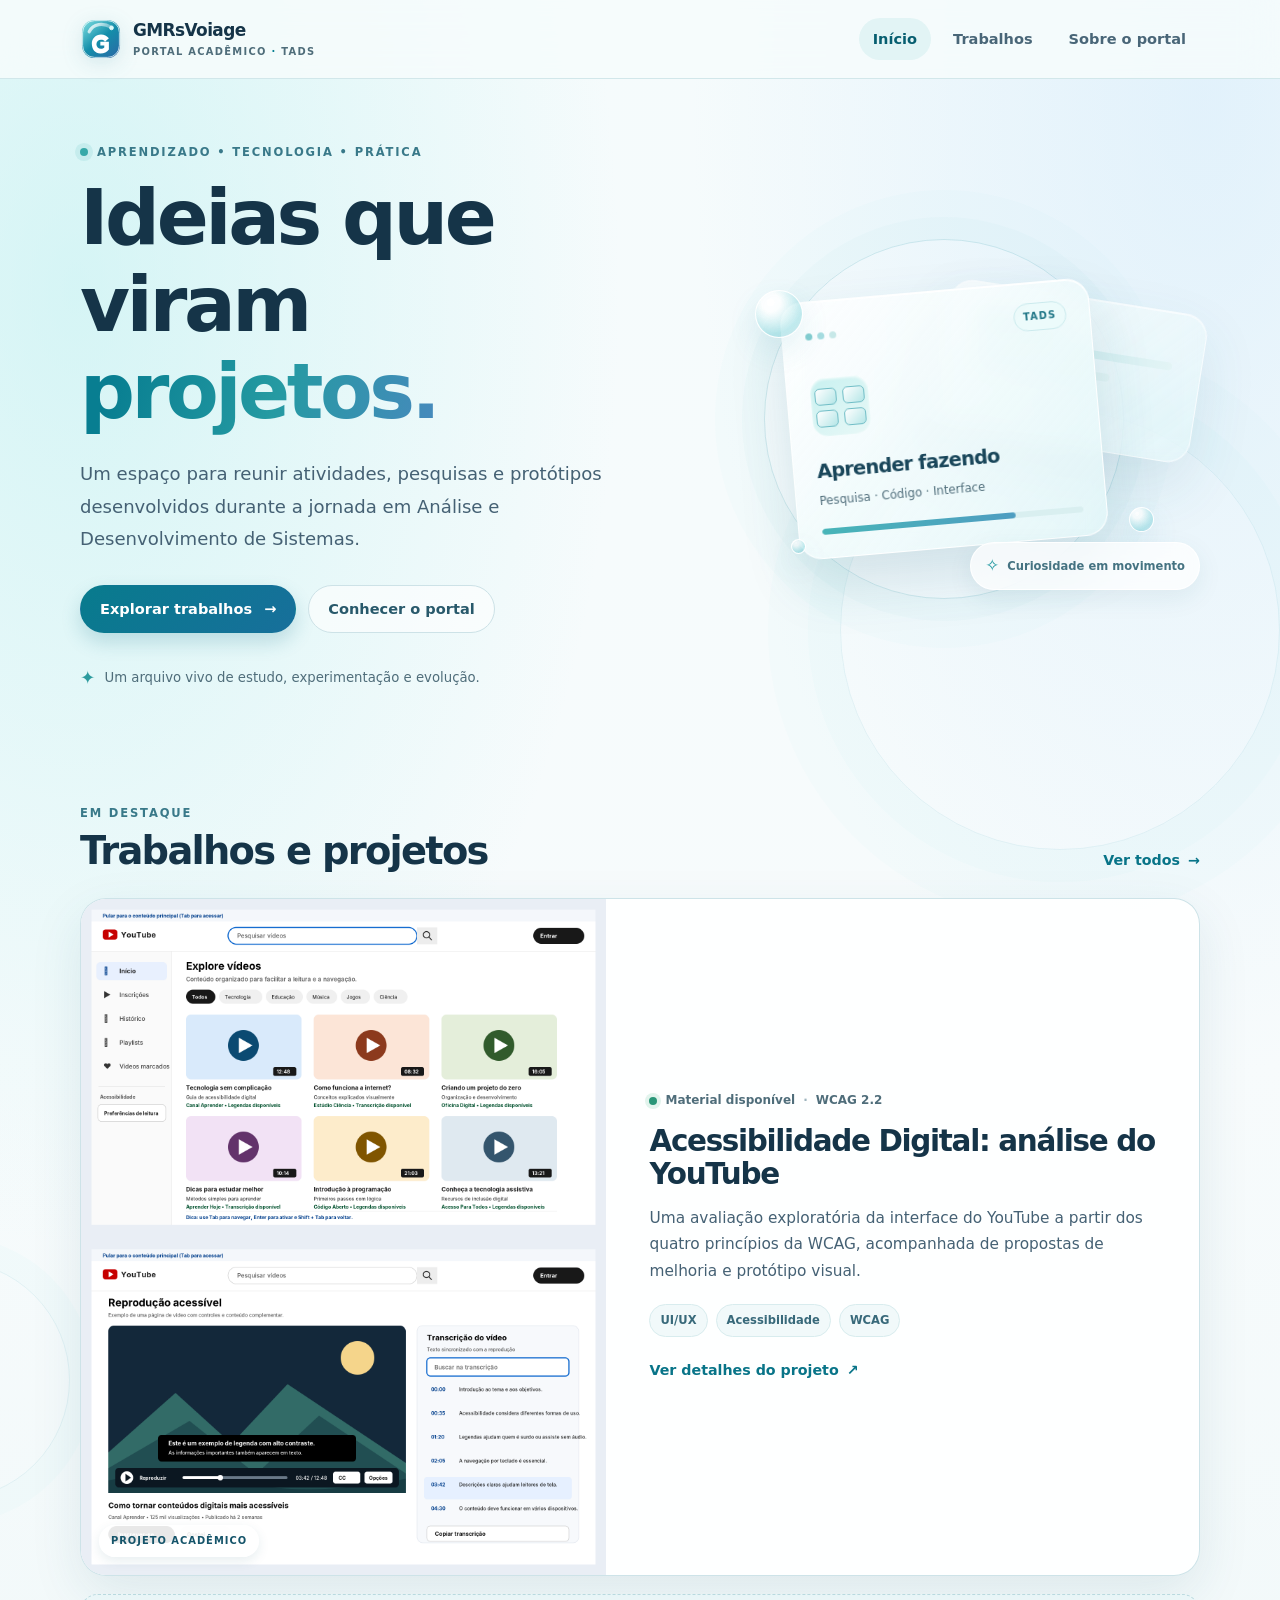
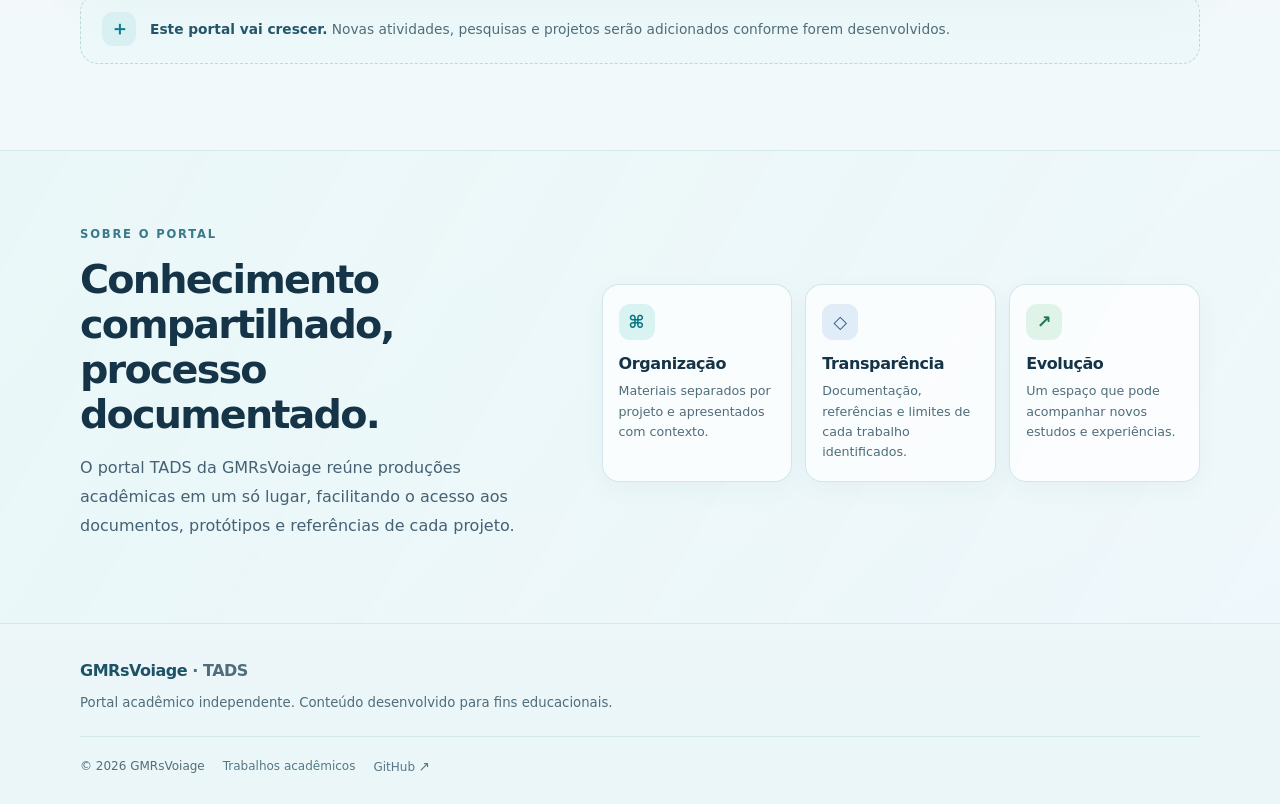
==== index.html @ 8b133e55 "site" ====
<!doctype html>
<html lang="pt-BR">
<head>
  <meta charset="utf-8">
  <meta name="viewport" content="width=device-width, initial-scale=1">
  <meta name="theme-color" content="#eaf7f8">
  <meta property="og:type" content="website">
  <meta property="og:site_name" content="GMRsVoiage · Portal Acadêmico TADS">
  <meta name="description" content="Portal acadêmico GMRsVoiage do curso de Tecnologia em Análise e Desenvolvimento de Sistemas. Trabalhos, estudos e protótipos.">
  <title>GMRsVoiage · Portal Acadêmico TADS</title>
  <link rel="icon" href="/assets/img/favicon.svg" type="image/svg+xml">
  <link rel="manifest" href="/manifest.webmanifest">
  <link rel="stylesheet" href="/assets/css/site.css">
  <script src="/assets/js/site.js" defer></script>
</head>
<body>
  <a class="skip-link" href="#conteudo">Pular para o conteúdo</a>
  <div class="ambient ambient-one" aria-hidden="true"></div>
  <div class="ambient ambient-two" aria-hidden="true"></div>

  <header class="site-header">
    <div class="container header-inner">
      <a class="brand" href="/" aria-label="GMRsVoiage TADS — página inicial">
        <img src="/assets/img/brand-mark.svg" alt="" width="42" height="42">
        <span class="brand-copy"><strong>GMRsVoiage</strong><span>PORTAL ACADÊMICO <b>·</b> TADS</span></span>
      </a>
      <button class="menu-toggle" type="button" aria-expanded="false" aria-controls="primary-nav" aria-label="Abrir menu">
        <span></span><span></span><span></span>
      </button>
      <nav class="primary-nav" id="primary-nav" aria-label="Navegação principal">
        <a href="/" aria-current="page">Início</a>
        <a href="/trabalhos/">Trabalhos</a>
        <a href="#sobre">Sobre o portal</a>
      </nav>
    </div>
  </header>

  <main id="conteudo">
    <section class="hero container" aria-labelledby="hero-title">
      <div class="hero-copy">
        <p class="eyebrow"><span class="eyebrow-dot" aria-hidden="true"></span> APRENDIZADO • TECNOLOGIA • PRÁTICA</p>
        <h1 id="hero-title">Ideias que viram <span class="text-gradient">projetos.</span></h1>
        <p class="hero-lead">Um espaço para reunir atividades, pesquisas e protótipos desenvolvidos durante a jornada em Análise e Desenvolvimento de Sistemas.</p>
        <div class="hero-actions">
          <a class="button button-primary" href="/trabalhos/">Explorar trabalhos <span aria-hidden="true">→</span></a>
          <a class="button button-quiet" href="#sobre">Conhecer o portal</a>
        </div>
        <div class="hero-note"><span class="note-icon" aria-hidden="true">✦</span> Um arquivo vivo de estudo, experimentação e evolução.</div>
      </div>
      <div class="hero-art" aria-label="Ilustração abstrata de cartões digitais e formas de vidro em tons de azul e aqua">
        <div class="art-orbit orbit-large" aria-hidden="true"></div>
        <div class="art-orbit orbit-small" aria-hidden="true"></div>
        <div class="art-glass-card glass-back" aria-hidden="true"><span class="glass-line line-short"></span><span class="glass-line"></span><span class="glass-line line-mid"></span></div>
        <div class="art-glass-card glass-front" aria-hidden="true">
          <div class="art-card-top"><span class="art-dot"></span><span class="art-dot"></span><span class="art-dot"></span><span class="art-chip">TADS</span></div>
          <div class="art-window-icon" aria-hidden="true"><span></span><span></span><span></span><span></span></div>
          <div class="art-card-title">Aprender fazendo</div>
          <div class="art-card-subtitle">Pesquisa · Código · Interface</div>
          <div class="art-progress"><span></span></div>
        </div>
        <span class="bubble bubble-a" aria-hidden="true"></span><span class="bubble bubble-b" aria-hidden="true"></span><span class="bubble bubble-c" aria-hidden="true"></span>
        <div class="art-caption"><span class="caption-spark" aria-hidden="true">✧</span><span>Curiosidade em movimento</span></div>
      </div>
    </section>

    <section class="container section-block" aria-labelledby="featured-title">
      <div class="section-heading">
        <div><p class="eyebrow">EM DESTAQUE</p><h2 id="featured-title">Trabalhos e projetos</h2></div>
        <a class="text-link" href="/trabalhos/">Ver todos <span aria-hidden="true">→</span></a>
      </div>
      <article class="project-card featured-card">
        <a class="project-image-link" href="/trabalhos/acessibilidade-youtube/" aria-label="Abrir projeto Avaliação de Acessibilidade Digital no YouTube">
          <img class="project-image" src="/assets/img/yt-project-preview.png" alt="Prévia do protótipo de interface acessível para a plataforma YouTube">
          <span class="image-label">PROJETO ACADÊMICO</span>
        </a>
        <div class="project-content">
          <div class="project-meta"><span class="status-dot" aria-hidden="true"></span> Material disponível <span class="meta-separator">·</span> WCAG 2.2</div>
          <h3><a href="/trabalhos/acessibilidade-youtube/">Acessibilidade Digital: análise do YouTube</a></h3>
          <p>Uma avaliação exploratória da interface do YouTube a partir dos quatro princípios da WCAG, acompanhada de propostas de melhoria e protótipo visual.</p>
          <div class="tag-list" aria-label="Temas do projeto"><span>UI/UX</span><span>Acessibilidade</span><span>WCAG</span></div>
          <a class="card-link" href="/trabalhos/acessibilidade-youtube/">Ver detalhes do projeto <span aria-hidden="true">↗</span></a>
        </div>
      </article>
      <div class="future-strip"><span class="future-icon" aria-hidden="true">＋</span><p><strong>Este portal vai crescer.</strong> Novas atividades, pesquisas e projetos serão adicionados conforme forem desenvolvidos.</p></div>
    </section>

    <section class="about-section" id="sobre" aria-labelledby="about-title">
      <div class="container about-grid">
        <div>
          <p class="eyebrow">SOBRE O PORTAL</p>
          <h2 id="about-title">Conhecimento compartilhado, processo documentado.</h2>
          <p class="about-lead">O portal TADS da GMRsVoiage reúne produções acadêmicas em um só lugar, facilitando o acesso aos documentos, protótipos e referências de cada projeto.</p>
        </div>
        <div class="principle-grid">
          <article class="principle-card"><span class="principle-icon icon-aqua" aria-hidden="true">⌘</span><h3>Organização</h3><p>Materiais separados por projeto e apresentados com contexto.</p></article>
          <article class="principle-card"><span class="principle-icon icon-blue" aria-hidden="true">◇</span><h3>Transparência</h3><p>Documentação, referências e limites de cada trabalho identificados.</p></article>
          <article class="principle-card"><span class="principle-icon icon-green" aria-hidden="true">↗</span><h3>Evolução</h3><p>Um espaço que pode acompanhar novos estudos e experiências.</p></article>
        </div>
      </div>
    </section>
  </main>

  <footer class="site-footer">
    <div class="container footer-inner">
      <a class="footer-brand" href="/">GMRsVoiage <span>· TADS</span></a>
      <p>Portal acadêmico independente. Conteúdo desenvolvido para fins educacionais.</p>
      <div class="footer-bottom"><span>© <span data-current-year>2026</span> GMRsVoiage</span><a href="/trabalhos/">Trabalhos acadêmicos</a><a href="https://github.com/gmrsvoiage" target="_blank" rel="noopener noreferrer">GitHub <span class="external-indicator" aria-hidden="true">↗</span></a></div>
    </div>
  </footer>
</body>
</html>
---- assets/css/site.css ----
:root {
  color-scheme: light;
  --ink: #153448;
  --ink-soft: #456174;
  --muted: #4f6d7a;
  --surface: rgba(255, 255, 255, .84);
  --surface-solid: #ffffff;
  --surface-soft: #f2fafb;
  --line: #d8e9ed;
  --aqua: #087f91;
  --aqua-dark: #075e70;
  --aqua-light: #d9f4f4;
  --blue: #2468a4;
  --green: #25836b;
  --shadow: 0 18px 52px rgba(31, 87, 105, .10);
  --shadow-soft: 0 8px 26px rgba(31, 87, 105, .08);
  --radius-lg: 26px;
  --radius-md: 18px;
  --radius-sm: 12px;
  --content: 1120px;
}

* { box-sizing: border-box; }
html { overflow-x: clip; scroll-behavior: smooth; scroll-padding-top: 100px; }
body {
  margin: 0;
  min-width: 320px;
  overflow-x: clip;
  color: var(--ink);
  background:
    radial-gradient(ellipse at 6% 12%, rgba(174, 237, 237, .45), transparent 34rem),
    radial-gradient(ellipse at 94% 4%, rgba(194, 226, 250, .38), transparent 32rem),
    linear-gradient(180deg, #f5fbfc 0%, #f7fbfc 44%, #edf7f8 100%);
  font-family: Inter, ui-sans-serif, system-ui, -apple-system, BlinkMacSystemFont, "Segoe UI", sans-serif;
  font-size: 16px;
  line-height: 1.65;
  -webkit-font-smoothing: antialiased;
}
img { display: block; max-width: 100%; }
a { color: var(--aqua-dark); text-underline-offset: .2em; }
a:hover { color: #034959; }
button, input { font: inherit; }
button, a { -webkit-tap-highlight-color: transparent; }
:focus-visible { outline: 3px solid #bd5c15; outline-offset: 4px; border-radius: 5px; }
::selection { color: #0d3544; background: #bceced; }

.container { width: min(var(--content), calc(100% - 48px)); margin-inline: auto; }
.visually-hidden { position: absolute !important; width: 1px; height: 1px; padding: 0; margin: -1px; overflow: hidden; clip: rect(0,0,0,0); white-space: nowrap; border: 0; }
.skip-link { position: fixed; z-index: 1000; left: 16px; top: 12px; padding: 10px 16px; color: #fff; background: #103d50; border-radius: 9px; transform: translateY(-160%); transition: transform .18s ease; }
.skip-link:focus { transform: translateY(0); color: #fff; }
.ambient { position: absolute; z-index: -1; pointer-events: none; border: 1px solid rgba(83, 177, 190, .13); border-radius: 50%; }
.ambient-one { width: 440px; height: 440px; top: 410px; right: 0; box-shadow: 0 0 0 32px rgba(136, 216, 222, .04), 0 0 0 72px rgba(136, 216, 222, .03); }
.ambient-two { width: 240px; height: 240px; top: 1260px; left: -170px; box-shadow: 0 0 0 24px rgba(136, 216, 222, .04); }

.site-header { position: sticky; z-index: 100; top: 0; border-bottom: 1px solid rgba(198, 224, 229, .75); background: rgba(246, 252, 252, .86); backdrop-filter: blur(18px); -webkit-backdrop-filter: blur(18px); }
.header-inner { min-height: 78px; display: flex; align-items: center; justify-content: space-between; gap: 28px; }
.brand { display: inline-flex; align-items: center; gap: 11px; color: var(--ink); text-decoration: none; }
.brand:hover { color: var(--ink); }
.brand img { filter: drop-shadow(0 5px 10px rgba(20, 118, 139, .14)); }
.brand-copy { display: grid; gap: 0; line-height: 1.2; }
.brand-copy strong { font-size: 1.06rem; font-weight: 820; letter-spacing: -.035em; }
.brand-copy > span { margin-top: 5px; color: #4f6d7a; font-size: .62rem; font-weight: 750; letter-spacing: .13em; }
.brand-copy b { color: var(--aqua); }
.primary-nav { display: flex; align-items: center; gap: 8px; }
.primary-nav a { display: inline-flex; align-items: center; min-height: 42px; padding: 8px 14px; color: #496678; border-radius: 999px; font-size: .91rem; font-weight: 650; text-decoration: none; transition: background .18s ease, color .18s ease; }
.primary-nav a:hover, .primary-nav a[aria-current="page"] { color: #075e70; background: #e2f4f5; }
.menu-toggle { display: none; width: 44px; height: 44px; padding: 11px; border: 1px solid var(--line); border-radius: 12px; background: #fff; cursor: pointer; }
.menu-toggle span { display: block; width: 19px; height: 2px; margin: 4px auto; border-radius: 4px; background: var(--ink); }

.hero { position: relative; display: grid; grid-template-columns: 1.06fr .94fr; align-items: center; gap: 32px; min-height: 545px; padding-block: 65px 75px; }
.hero-copy { position: relative; z-index: 2; max-width: 590px; }
.eyebrow { display: flex; align-items: center; gap: 9px; margin: 0 0 15px; color: #397989; font-size: .72rem; font-weight: 820; letter-spacing: .16em; line-height: 1.4; }
.eyebrow-dot { width: 8px; height: 8px; border-radius: 50%; background: #36a9a8; box-shadow: 0 0 0 5px rgba(54, 169, 168, .12); }
h1, h2, h3, p { margin-top: 0; }
h1, h2, h3 { line-height: 1.13; letter-spacing: -.045em; }
.hero h1 { max-width: 620px; margin-bottom: 23px; font-size: clamp(3.1rem, 6vw, 5.5rem); font-weight: 850; }
.text-gradient { color: #087e91; background: linear-gradient(105deg, #087e91 10%, #259aa2 55%, #4789bd 100%); -webkit-background-clip: text; background-clip: text; -webkit-text-fill-color: transparent; }
.hero-lead { max-width: 550px; margin-bottom: 29px; color: var(--ink-soft); font-size: 1.13rem; line-height: 1.8; }
.hero-actions { display: flex; flex-wrap: wrap; gap: 12px; }
.button { display: inline-flex; align-items: center; justify-content: center; gap: 12px; min-height: 48px; padding: 11px 19px; border: 1px solid transparent; border-radius: 999px; font-size: .91rem; font-weight: 760; text-decoration: none; transition: transform .18s ease, box-shadow .18s ease, background .18s ease; }
.button:hover { transform: translateY(-2px); }
.button-primary { color: #fff; background: linear-gradient(135deg, #087b8d, #176f9b); box-shadow: 0 9px 20px rgba(8, 111, 137, .20); }
.button-primary:hover { color: #fff; background: linear-gradient(135deg, #056777, #135b83); box-shadow: 0 12px 24px rgba(8, 111, 137, .25); }
.button-quiet { color: #28596b; border-color: #cde2e7; background: rgba(255,255,255,.62); }
.button-quiet:hover { color: #0d5366; background: #fff; }
.hero-note { display: flex; align-items: center; gap: 9px; margin-top: 30px; color: #4f6d7a; font-size: .83rem; }
.note-icon { color: #2c9b9e; font-size: 1.15rem; }

.hero-art { position: relative; display: grid; place-items: center; min-height: 390px; isolation: isolate; }
.art-orbit { position: absolute; border: 1px solid rgba(58, 159, 177, .20); border-radius: 50%; }
.orbit-large { width: 360px; height: 360px; box-shadow: 0 0 0 22px rgba(94, 193, 204, .035), 0 0 0 49px rgba(94, 193, 204, .025); }
.orbit-small { width: 255px; height: 255px; border-style: dashed; border-color: rgba(48, 147, 171, .24); }
.art-glass-card { position: absolute; border: 1px solid rgba(255,255,255,.85); border-radius: 23px; background: linear-gradient(135deg, rgba(255,255,255,.88), rgba(225,247,248,.68)); box-shadow: 0 26px 55px rgba(25, 101, 124, .15), inset 0 1px 0 #fff; backdrop-filter: blur(12px); }
.glass-back { width: 260px; height: 150px; top: 72px; right: 0; padding: 29px; transform: rotate(9deg); opacity: .72; }
.glass-line { display: block; width: 100%; height: 8px; margin-bottom: 13px; border-radius: 99px; background: linear-gradient(90deg, #b5e6e9, #e2f4f3); }
.glass-line.line-short { width: 43%; background: linear-gradient(90deg, #7bcbd3, #b8e5e8); }
.glass-line.line-mid { width: 70%; }
.glass-front { position: relative; z-index: 2; width: min(310px, 84%); min-height: 250px; padding: 20px 23px 23px; transform: rotate(-5deg); }
.art-card-top { display: flex; align-items: center; gap: 5px; }
.art-dot { width: 7px; height: 7px; border-radius: 50%; background: #83cdd0; }
.art-dot:nth-child(2) { background: #a6dce0; }
.art-dot:nth-child(3) { background: #c7e8e8; }
.art-chip { margin-left: auto; padding: 5px 9px; color: #1e7586; border: 1px solid #cbeaed; border-radius: 99px; background: rgba(235,251,251,.9); font-size: .61rem; font-weight: 850; letter-spacing: .12em; }
.art-window-icon { display: grid; grid-template-columns: repeat(2, 23px); gap: 5px; width: 58px; height: 58px; place-content: center; margin-top: 29px; border-radius: 15px; background: linear-gradient(145deg, #c8f1f0, #e8f8f7); box-shadow: inset 0 1px 3px rgba(255,255,255,.9); }
.art-window-icon span { width: 22px; height: 17px; border: 1px solid #70bdc6; border-radius: 5px; background: linear-gradient(135deg, #fff, #b5e6e7); }
.art-card-title { margin-top: 19px; color: #19465a; font-size: 1.21rem; font-weight: 830; letter-spacing: -.04em; }
.art-card-subtitle { margin-top: 4px; color: #4f6d7a; font-size: .73rem; }
.art-progress { height: 6px; margin-top: 18px; overflow: hidden; border-radius: 99px; background: #d9eff0; }
.art-progress span { display: block; width: 74%; height: 100%; border-radius: inherit; background: linear-gradient(90deg, #48b5b8, #4e9dc1); }
.bubble { position: absolute; z-index: 3; display: block; border: 1px solid rgba(255,255,255,.95); border-radius: 50%; background: radial-gradient(circle at 32% 25%, #fff 0 8%, rgba(255,255,255,.84) 9% 20%, rgba(116, 217, 222, .36) 68%, rgba(92, 172, 206, .18) 100%); box-shadow: 0 12px 30px rgba(54, 154, 178, .12), inset -5px -7px 14px rgba(66, 155, 181, .10); }
.bubble-a { width: 48px; height: 48px; left: 13%; top: 66px; }
.bubble-b { width: 25px; height: 25px; right: 9%; bottom: 82px; }
.bubble-c { width: 15px; height: 15px; left: 20%; bottom: 60px; }
.art-caption { position: absolute; z-index: 4; right: 0; bottom: 24px; display: flex; align-items: center; gap: 8px; padding: 9px 14px; color: #457382; border: 1px solid rgba(255,255,255,.9); border-radius: 99px; background: rgba(255,255,255,.73); box-shadow: var(--shadow-soft); font-size: .72rem; font-weight: 700; backdrop-filter: blur(12px); }
.caption-spark { color: #2198a0; font-size: 1.05rem; }

.section-block { padding-block: 37px 86px; }
.section-heading { display: flex; align-items: end; justify-content: space-between; gap: 20px; margin-bottom: 25px; }
.section-heading .eyebrow { margin-bottom: 8px; }
.section-heading h2 { margin-bottom: 0; font-size: clamp(1.8rem, 3vw, 2.45rem); }
.text-link, .card-link { display: inline-flex; align-items: center; gap: 8px; color: #087488; font-size: .89rem; font-weight: 760; text-decoration: none; }
.text-link:hover, .card-link:hover { color: #034959; text-decoration: underline; }
.project-card { display: grid; grid-template-columns: .94fr 1.06fr; overflow: hidden; border: 1px solid rgba(201, 225, 230, .92); border-radius: var(--radius-lg); background: rgba(255,255,255,.89); box-shadow: var(--shadow); }
.project-image-link { position: relative; display: block; min-height: 290px; overflow: hidden; background: linear-gradient(140deg, #e2f5f6, #d8eaf4); }
.project-image { width: 100%; height: 100%; min-height: 290px; object-fit: cover; object-position: center; transition: transform .35s ease; }
.project-image-link:hover .project-image { transform: scale(1.035); }
.image-label { position: absolute; left: 18px; bottom: 18px; padding: 7px 11px; color: #15546a; border: 1px solid rgba(255,255,255,.8); border-radius: 999px; background: rgba(255,255,255,.9); box-shadow: 0 4px 12px rgba(24, 84, 105, .10); font-size: .62rem; font-weight: 850; letter-spacing: .1em; }
.project-content { display: flex; flex-direction: column; align-items: flex-start; justify-content: center; padding: clamp(25px, 4vw, 43px); }
.project-meta { display: flex; flex-wrap: wrap; align-items: center; gap: 8px; margin-bottom: 14px; color: #4f6d7a; font-size: .75rem; font-weight: 700; }
.status-dot { width: 8px; height: 8px; border-radius: 50%; background: #299678; box-shadow: 0 0 0 4px #e2f4ed; }
.meta-separator { color: #9eb4bd; }
.project-content h3, .project-content h2 { margin-bottom: 13px; font-size: clamp(1.42rem, 2.3vw, 1.95rem); }
.project-content h3 a, .project-content h2 a { color: var(--ink); text-decoration: none; }
.project-content h3 a:hover, .project-content h2 a:hover { color: var(--aqua-dark); text-decoration: underline; }
.project-content p { max-width: 570px; margin-bottom: 19px; color: var(--ink-soft); font-size: .96rem; line-height: 1.75; }
.tag-list { display: flex; flex-wrap: wrap; gap: 8px; margin-bottom: 22px; }
.tag-list span { padding: 6px 10px; color: #38697a; border: 1px solid #d8ecee; border-radius: 999px; background: #f1f9fa; font-size: .72rem; font-weight: 700; }
.future-strip { display: flex; align-items: center; gap: 14px; margin-top: 18px; padding: 17px 21px; border: 1px dashed #b9d9df; border-radius: var(--radius-md); background: rgba(233, 247, 248, .62); }
.future-strip p { margin: 0; color: #4f6d7a; font-size: .86rem; }
.future-strip strong { color: #24566a; }
.future-icon { display: grid; flex: 0 0 34px; width: 34px; height: 34px; place-items: center; color: #117d8e; border-radius: 11px; background: #d8f0f1; font-size: 1.2rem; font-weight: 600; }

.about-section { padding-block: 75px 82px; border-top: 1px solid rgba(203, 227, 232, .7); border-bottom: 1px solid rgba(203, 227, 232, .7); background: linear-gradient(120deg, rgba(231, 247, 248, .70), rgba(238, 247, 251, .66)); }
.about-grid { display: grid; grid-template-columns: .86fr 1.14fr; align-items: center; gap: 70px; }
.about-grid h2 { max-width: 430px; margin-bottom: 18px; font-size: clamp(1.9rem, 3.1vw, 2.65rem); }
.about-lead { max-width: 460px; margin-bottom: 0; color: var(--ink-soft); line-height: 1.8; }
.principle-grid { display: grid; grid-template-columns: repeat(3, 1fr); gap: 13px; }
.principle-card { min-height: 185px; padding: 19px 16px; border: 1px solid rgba(208, 230, 234, .95); border-radius: 17px; background: rgba(255,255,255,.73); box-shadow: 0 8px 24px rgba(36, 101, 118, .045); }
.principle-icon { display: grid; width: 36px; height: 36px; place-items: center; margin-bottom: 15px; border-radius: 11px; font-size: 1.1rem; font-weight: 800; }
.icon-aqua { color: #067181; background: #d9f2f2; }
.icon-blue { color: #245e91; background: #e0ecf8; }
.icon-green { color: #24755f; background: #e0f3e9; }
.principle-card h3 { margin-bottom: 8px; font-size: 1rem; letter-spacing: -.025em; }
.principle-card p { margin: 0; color: #4f6d7a; font-size: .79rem; line-height: 1.6; }

.site-footer { padding-block: 34px 26px; background: rgba(236, 247, 248, .7); }
.footer-inner > p { margin: 8px 0 22px; color: #4f6d7a; font-size: .83rem; }
.footer-brand { color: #1d5366; font-size: 1rem; font-weight: 850; letter-spacing: -.03em; text-decoration: none; }
.footer-brand span { color: #4f6d7a; font-weight: 600; }
.footer-bottom { display: flex; flex-wrap: wrap; align-items: center; gap: 18px; padding-top: 18px; border-top: 1px solid #d4e7ea; color: #526f7b; font-size: .75rem; }
.footer-bottom a { color: #557886; text-decoration: none; }
.footer-bottom a:hover { color: #075e70; text-decoration: underline; }
.external-indicator { font-size: .85rem; }

/* Inner pages */
.page-main { min-height: 65vh; padding-block: 27px 85px; }
.breadcrumbs { display: flex; flex-wrap: wrap; align-items: center; gap: 10px; margin-bottom: 37px; color: #526f7b; font-size: .78rem; }
.breadcrumbs a { color: #4f6d7a; text-decoration: none; }
.breadcrumbs a:hover { color: var(--aqua-dark); text-decoration: underline; }
.breadcrumbs [aria-current="page"] { color: #3c5c6b; font-weight: 700; }
.page-heading { max-width: 720px; margin-bottom: 37px; }
.page-heading h1 { margin-bottom: 13px; font-size: clamp(2.5rem, 5vw, 4rem); }
.page-heading > p:last-child { max-width: 660px; margin-bottom: 0; color: var(--ink-soft); font-size: 1.05rem; line-height: 1.8; }
.work-tools { display: flex; align-items: center; justify-content: space-between; gap: 20px; margin-bottom: 17px; }
.search-wrap { position: relative; display: block; width: min(100%, 440px); }
.search-icon { position: absolute; top: 50%; left: 15px; color: #4f6d7a; font-size: 1.65rem; line-height: 1; transform: translateY(-54%); pointer-events: none; }
.search-wrap input { width: 100%; min-height: 49px; padding: 10px 16px 10px 45px; color: var(--ink); border: 1px solid #cfe2e6; border-radius: 999px; background: rgba(255,255,255,.88); box-shadow: 0 5px 16px rgba(35, 91, 109, .045); }
.search-wrap input::placeholder { color: #4f6d7a; }
.results-count { margin: 0; color: #4f6d7a; font-size: .8rem; }
.project-list { display: grid; gap: 16px; }
.list-card { grid-template-columns: 340px 1fr; }
.list-card .project-image-link, .list-card .project-image { min-height: 280px; }
.list-card .project-content { padding: 30px 35px; }
.list-card .project-content h2 { font-size: 1.55rem; }
.empty-state { padding: 48px 20px; text-align: center; border: 1px dashed #bfdce1; border-radius: var(--radius-md); background: rgba(255,255,255,.65); }
.empty-state > span { display: inline-grid; width: 48px; height: 48px; place-items: center; margin-bottom: 13px; color: #237d8b; border-radius: 50%; background: #e0f4f4; font-size: 1.8rem; }
.empty-state h2 { margin-bottom: 7px; font-size: 1.3rem; }
.empty-state p { margin: 0; color: var(--muted); }
.add-more-note { display: flex; gap: 14px; margin-top: 24px; padding: 20px; border: 1px solid #d2e9eb; border-radius: var(--radius-md); background: rgba(239, 250, 250, .8); }
.add-more-note > span { color: #168c98; font-size: 1.4rem; }
.add-more-note strong { color: #295a6a; }
.add-more-note p { margin: 3px 0 0; color: #4f6d7a; font-size: .84rem; }

.detail-main { padding-bottom: 95px; }
.detail-hero { display: flex; align-items: center; justify-content: space-between; gap: 38px; padding: 20px 0 50px; border-bottom: 1px solid #d9e9ec; }
.detail-title-wrap { max-width: 790px; }
.detail-title-wrap h1 { max-width: 800px; margin-bottom: 17px; font-size: clamp(2.55rem, 5vw, 4.25rem); }
.detail-lead { max-width: 740px; margin-bottom: 23px; color: var(--ink-soft); font-size: 1.08rem; line-height: 1.8; }
.detail-facts { display: flex; flex-wrap: wrap; gap: 10px 24px; color: #4f6d7a; font-size: .78rem; }
.detail-facts span { display: inline-flex; gap: 6px; }
.detail-facts b { color: #315b6b; }
.detail-mark { position: relative; display: grid; flex: 0 0 180px; width: 180px; height: 180px; place-items: center; border-radius: 50%; background: radial-gradient(circle at 32% 26%, #fff 0, #e5fafa 40%, #ccecf0 72%, #b8dfe9 100%); box-shadow: 0 18px 40px rgba(39, 125, 147, .12), inset 0 2px 4px rgba(255,255,255,.95); }
.detail-mark-ring { position: absolute; inset: 12px; border: 1px dashed rgba(17, 124, 145, .35); border-radius: 50%; }
.detail-mark-inner { display: grid; width: 86px; height: 86px; place-items: center; color: #fff; border: 5px solid rgba(255,255,255,.72); border-radius: 25px; background: linear-gradient(145deg, #168f9f, #246c9c); box-shadow: 0 10px 22px rgba(13, 102, 129, .25); font-size: 1.3rem; font-weight: 900; letter-spacing: -.06em; transform: rotate(-8deg); }
.detail-mark-caption { position: absolute; bottom: 21px; color: #2d6878; font-size: .55rem; font-weight: 850; letter-spacing: .2em; }
.detail-section { padding-top: 57px; }
.compact-heading { margin-bottom: 22px; }
.compact-heading h2 { font-size: clamp(1.65rem, 3vw, 2.2rem); }
.section-intro { max-width: 700px; margin: 10px 0 0; color: #4f6d7a; font-size: .93rem; line-height: 1.7; }
.overview-grid { display: grid; grid-template-columns: 1.15fr .85fr; gap: 30px; align-items: start; }
.overview-copy p { margin-bottom: 13px; color: var(--ink-soft); line-height: 1.85; }
.overview-note { display: flex; gap: 13px; padding: 20px; border: 1px solid #d7e9eb; border-radius: var(--radius-md); background: rgba(255,255,255,.72); }
.overview-note > span { color: #13818e; font-size: 1.3rem; }
.overview-note strong { color: #27596a; font-size: .91rem; }
.overview-note p { margin: 5px 0 0; color: #4f6d7a; font-size: .83rem; line-height: 1.7; }
.wcag-grid { display: grid; grid-template-columns: repeat(4, 1fr); gap: 13px; }
.wcag-card { position: relative; min-height: 238px; padding: 21px 18px 18px; overflow: hidden; border: 1px solid #d5e8eb; border-radius: var(--radius-md); background: rgba(255,255,255,.82); box-shadow: 0 7px 22px rgba(30, 94, 112, .045); }
.wcag-number { position: absolute; top: 14px; right: 16px; color: #496d79; font-size: .76rem; font-weight: 850; letter-spacing: .1em; }
.wcag-icon { display: grid; width: 39px; height: 39px; place-items: center; margin-bottom: 18px; color: #0f7487; border-radius: 12px; background: #e1f4f4; font-size: 1.15rem; font-weight: 800; }
.wcag-card:nth-child(2) .wcag-icon { color: #2e6797; background: #e7f0fa; }
.wcag-card:nth-child(3) .wcag-icon { color: #26755f; background: #e6f4ed; }
.wcag-card:nth-child(4) .wcag-icon { color: #745b9c; background: #f0eafa; }
.wcag-card h3 { margin-bottom: 9px; font-size: 1.08rem; }
.wcag-card p { min-height: 76px; margin-bottom: 15px; color: #4f6d7a; font-size: .81rem; line-height: 1.65; }
.wcag-example { display: block; padding-top: 11px; color: #327285; border-top: 1px solid #e2eef0; font-size: .68rem; font-weight: 750; line-height: 1.45; }
.prototype-grid { display: grid; grid-template-columns: repeat(2, 1fr); gap: 20px; }
.prototype-figure { margin: 0; overflow: hidden; border: 1px solid #d5e8eb; border-radius: var(--radius-md); background: rgba(255,255,255,.88); box-shadow: var(--shadow-soft); }
.prototype-figure > a:first-child { display: block; overflow: hidden; background: #eaf4f6; }
.prototype-figure img { width: 100%; aspect-ratio: 1.6; object-fit: cover; transition: transform .28s ease; }
.prototype-figure > a:first-child:hover img { transform: scale(1.025); }
.prototype-figure figcaption { display: grid; gap: 6px; padding: 18px 20px 20px; }
.prototype-figure figcaption strong { color: #20495b; font-size: .97rem; }
.prototype-figure figcaption > span { color: #4f6d7a; font-size: .81rem; }
.prototype-figure figcaption > a { width: fit-content; margin-top: 5px; font-size: .8rem; font-weight: 750; text-decoration: none; }
.prototype-figure figcaption > a:hover { text-decoration: underline; }
.download-section { padding: 28px; border: 1px solid #d5e8eb; border-radius: var(--radius-lg); background: linear-gradient(145deg, rgba(235, 249, 249, .84), rgba(244, 249, 252, .88)); }
.download-section .section-heading { margin-bottom: 19px; }
.download-grid { display: grid; grid-template-columns: repeat(2, 1fr); gap: 12px; }
.download-card { display: flex; align-items: center; gap: 15px; min-height: 132px; padding: 18px; border: 1px solid #d9e9ec; border-radius: 15px; background: rgba(255,255,255,.92); }
.file-icon { display: grid; flex: 0 0 52px; width: 52px; height: 60px; place-items: center; border-radius: 10px; font-size: .68rem; font-weight: 900; letter-spacing: -.03em; }
.pdf-icon { color: #a83d3d; background: #fbeaea; }
.doc-icon { color: #2468a4; background: #e6f0fb; }
.zip-icon { color: #775a9b; background: #f0eafa; }
.svg-icon { color: #187968; background: #e3f5ee; }
.download-info { min-width: 0; }
.download-info h3 { margin-bottom: 4px; font-size: .96rem; letter-spacing: -.02em; }
.download-info p { margin-bottom: 10px; color: #4f6d7a; font-size: .76rem; }
.button-download { min-height: 34px; padding: 6px 12px; color: #126c7c; border: 1px solid #c9e3e7; background: #f3fbfb; font-size: .76rem; }
.button-download:hover { color: #064e5d; background: #e5f5f6; }
.inline-downloads { display: flex; flex-wrap: wrap; gap: 12px; }
.inline-downloads a { font-size: .78rem; font-weight: 760; text-decoration: none; }
.inline-downloads a:hover { text-decoration: underline; }
.references-section { padding-bottom: 35px; }
.reference-list { margin: 0; padding: 0; list-style: none; border-top: 1px solid #d9e9ec; }
.reference-list li { display: flex; align-items: center; justify-content: space-between; gap: 18px; padding: 14px 4px; border-bottom: 1px solid #d9e9ec; color: #456575; font-size: .84rem; }
.reference-list a { flex: 0 0 auto; font-weight: 760; text-decoration: none; }
.reference-list a:hover { text-decoration: underline; }
.back-row { margin-top: 33px; }

@media (max-width: 900px) {
  .hero { min-height: 480px; gap: 10px; }
  .hero-art { transform: scale(.9); }
  .project-card { grid-template-columns: .9fr 1.1fr; }
  .about-grid { grid-template-columns: 1fr; gap: 35px; }
  .about-grid h2, .about-lead { max-width: 700px; }
  .wcag-grid { grid-template-columns: repeat(2, 1fr); }
  .wcag-card { min-height: 215px; }
  .wcag-card p { min-height: 54px; }
}
@media (max-width: 700px) {
  .container { width: min(var(--content), calc(100% - 34px)); }
  .header-inner { min-height: 70px; }
  .menu-toggle { display: block; }
  .primary-nav { position: absolute; top: calc(100% + 1px); left: 0; right: 0; display: none; flex-direction: column; align-items: stretch; gap: 3px; padding: 12px 17px 16px; border-bottom: 1px solid #d3e7ea; background: rgba(248,253,253,.98); box-shadow: 0 14px 24px rgba(30, 85, 102, .10); }
  .primary-nav.is-open { display: flex; }
  .primary-nav a { justify-content: flex-start; padding-inline: 14px; }
  .hero { grid-template-columns: 1fr; gap: 0; min-height: 0; padding-block: 55px 45px; }
  .hero-copy { max-width: none; }
  .hero h1 { max-width: 540px; font-size: clamp(3rem, 13vw, 4.5rem); }
  .hero-lead { font-size: 1.02rem; }
  .hero-art { min-height: 300px; margin-top: 8px; transform: scale(.82); transform-origin: center top; }
  .section-block { padding-block: 22px 60px; }
  .section-heading { align-items: flex-start; }
  .section-heading > .text-link { margin-top: 24px; white-space: nowrap; }
  .project-card, .list-card { grid-template-columns: 1fr; }
  .project-image-link, .project-image, .list-card .project-image-link, .list-card .project-image { min-height: 220px; max-height: 280px; }
  .project-content, .list-card .project-content { padding: 25px 23px 27px; }
  .about-section { padding-block: 58px; }
  .principle-grid { grid-template-columns: 1fr; }
  .principle-card { min-height: 0; }
  .principle-card p { max-width: 360px; }
  .footer-bottom { gap: 12px 18px; }
  .page-main { padding-top: 23px; }
  .breadcrumbs { margin-bottom: 28px; }
  .page-heading { margin-bottom: 28px; }
  .work-tools { align-items: stretch; flex-direction: column; gap: 10px; }
  .search-wrap { width: 100%; }
  .results-count { text-align: right; }
  .detail-hero { align-items: flex-start; padding-top: 4px; }
  .detail-mark { display: none; }
  .detail-facts { flex-direction: column; gap: 7px; }
  .overview-grid { grid-template-columns: 1fr; gap: 13px; }
  .prototype-grid { grid-template-columns: 1fr; }
  .download-section { padding: 21px 15px; }
  .download-grid { grid-template-columns: 1fr; }
}
@media (max-width: 440px) {
  .brand-copy strong { font-size: .98rem; }
  .brand-copy > span { font-size: .55rem; }
  .brand img { width: 38px; height: 38px; }
  .hero-actions { align-items: stretch; flex-direction: column; }
  .hero-actions .button { width: 100%; }
  .hero-art { margin-inline: -25px; transform: scale(.72); min-height: 265px; }
  .section-heading { display: block; }
  .section-heading > .text-link { margin-top: 13px; }
  .wcag-grid { grid-template-columns: 1fr; }
  .wcag-card { min-height: 0; }
  .wcag-card p { min-height: 0; }
  .reference-list li { align-items: flex-start; flex-direction: column; gap: 4px; }
  .download-card { align-items: flex-start; gap: 12px; padding: 15px; }
  .file-icon { flex-basis: 44px; width: 44px; height: 52px; font-size: .61rem; }
}
@media (prefers-reduced-motion: reduce) {
  html { scroll-behavior: auto; }
  *, *::before, *::after { animation-duration: .01ms !important; animation-iteration-count: 1 !important; transition-duration: .01ms !important; scroll-behavior: auto !important; }
}
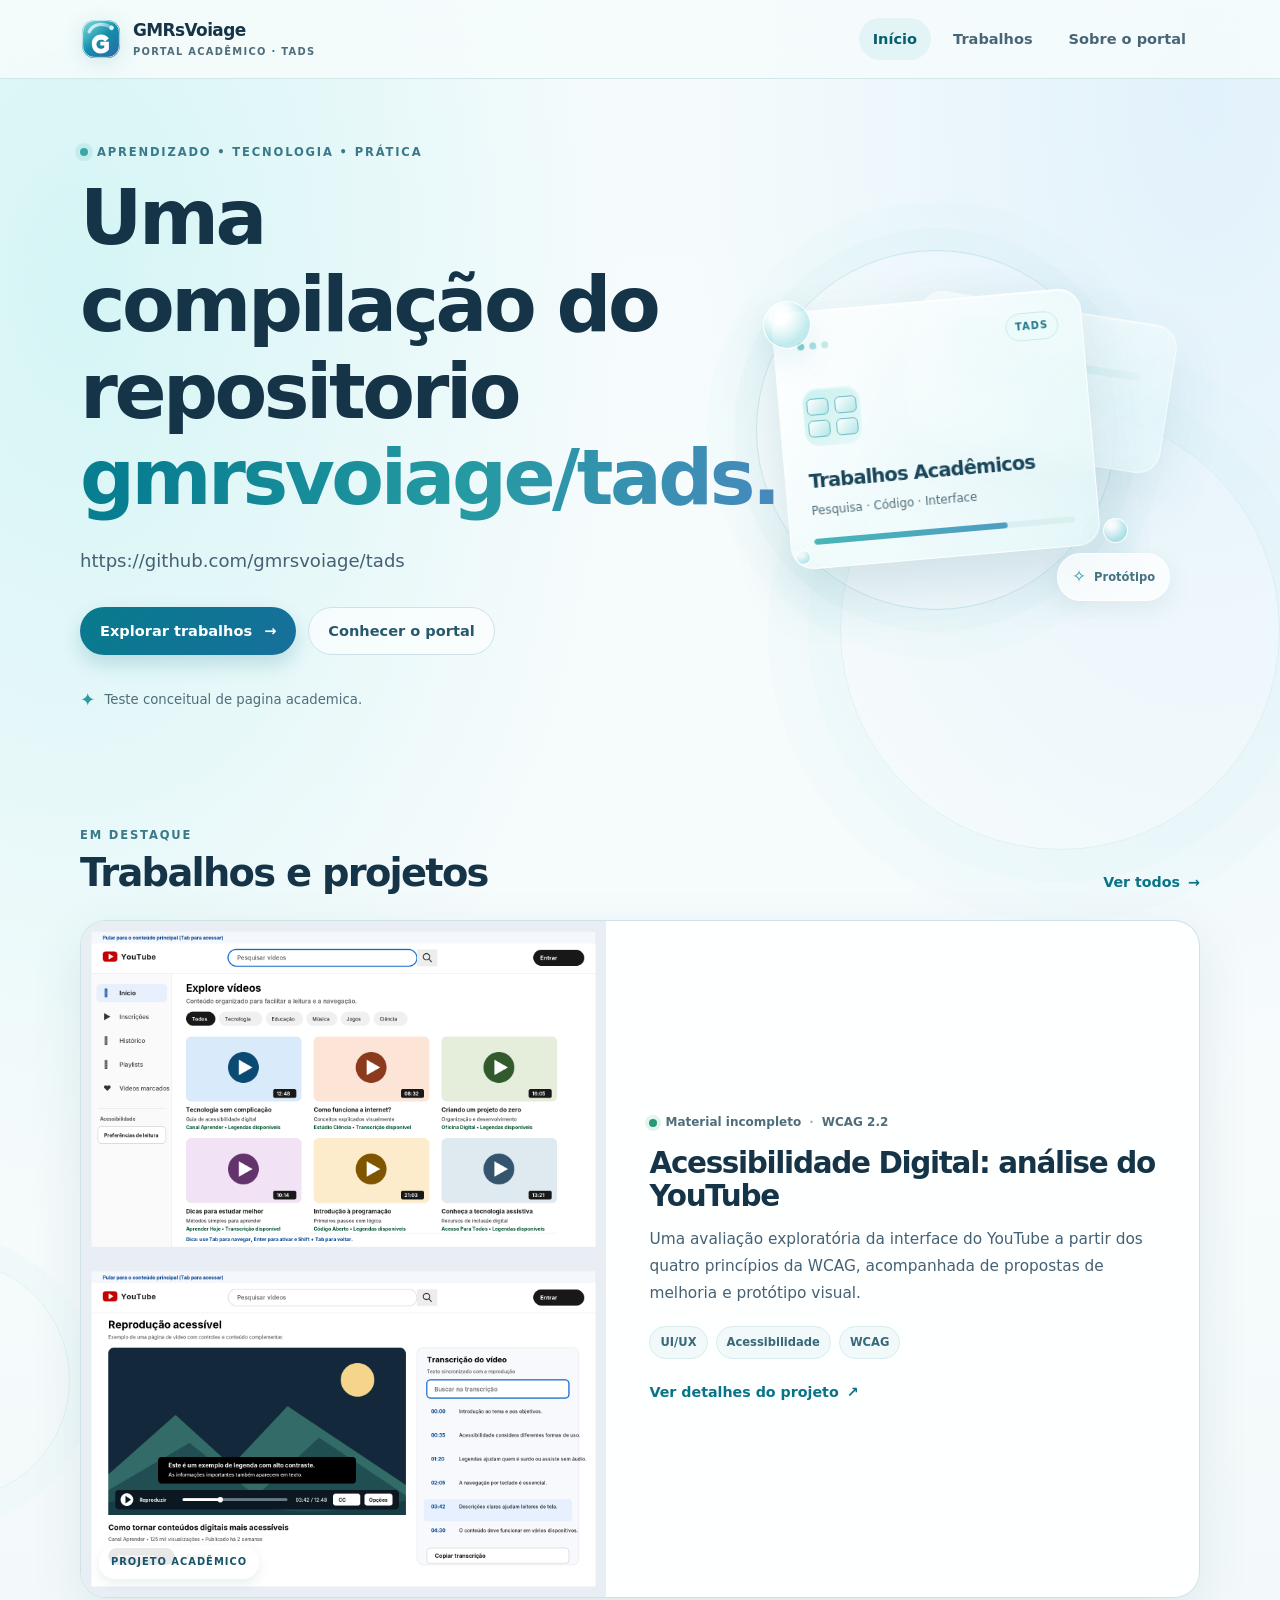
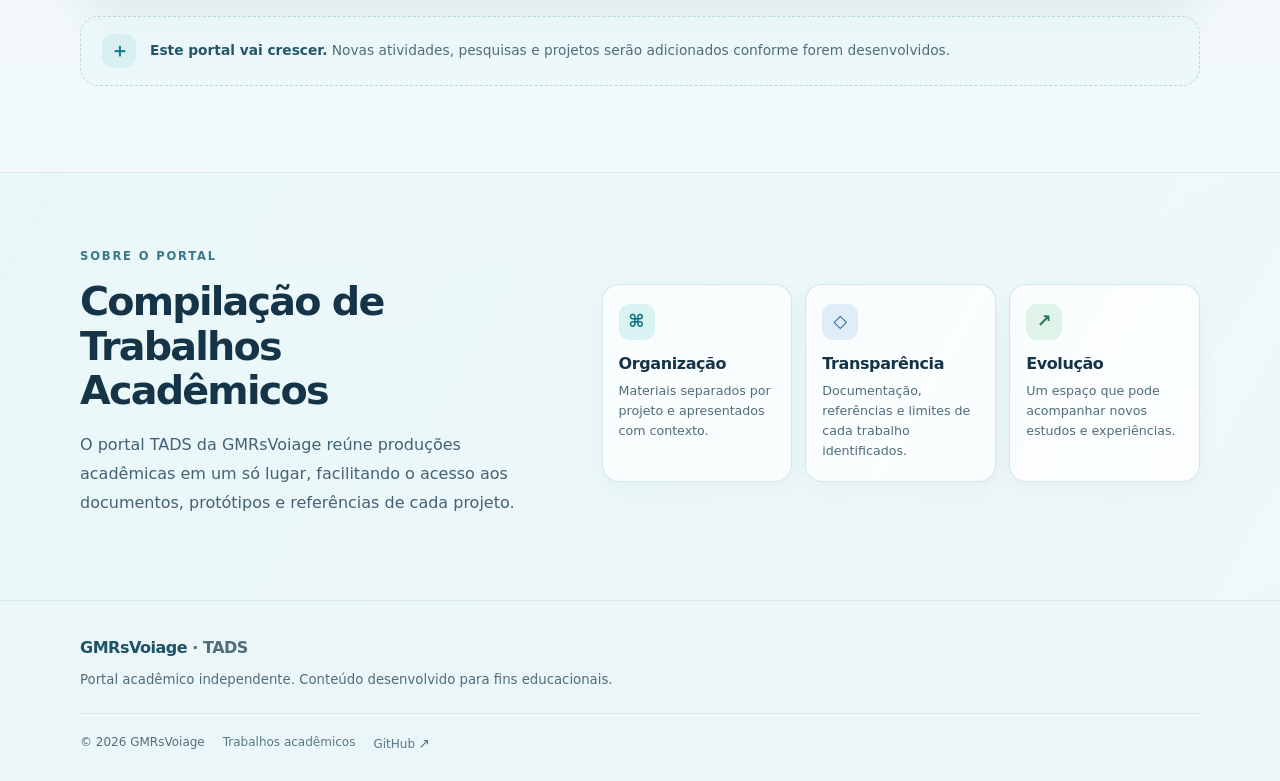
==== commit 9f15de8f: "changes" ====
--- a/index.html
+++ b/index.html
@@ -39,13 +39,13 @@
     <section class="hero container" aria-labelledby="hero-title">
       <div class="hero-copy">
         <p class="eyebrow"><span class="eyebrow-dot" aria-hidden="true"></span> APRENDIZADO • TECNOLOGIA • PRÁTICA</p>
-        <h1 id="hero-title">Ideias que viram <span class="text-gradient">projetos.</span></h1>
-        <p class="hero-lead">Um espaço para reunir atividades, pesquisas e protótipos desenvolvidos durante a jornada em Análise e Desenvolvimento de Sistemas.</p>
+        <h1 id="hero-title"> Uma compilação do repositorio <span class="text-gradient">gmrsvoiage/tads.</span></h1>
+        <p class="hero-lead">https://github.com/gmrsvoiage/tads</p>
         <div class="hero-actions">
           <a class="button button-primary" href="/trabalhos/">Explorar trabalhos <span aria-hidden="true">→</span></a>
           <a class="button button-quiet" href="#sobre">Conhecer o portal</a>
         </div>
-        <div class="hero-note"><span class="note-icon" aria-hidden="true">✦</span> Um arquivo vivo de estudo, experimentação e evolução.</div>
+        <div class="hero-note"><span class="note-icon" aria-hidden="true">✦</span> Teste conceitual de pagina academica.</div>
       </div>
       <div class="hero-art" aria-label="Ilustração abstrata de cartões digitais e formas de vidro em tons de azul e aqua">
         <div class="art-orbit orbit-large" aria-hidden="true"></div>
@@ -54,12 +54,12 @@
         <div class="art-glass-card glass-front" aria-hidden="true">
           <div class="art-card-top"><span class="art-dot"></span><span class="art-dot"></span><span class="art-dot"></span><span class="art-chip">TADS</span></div>
           <div class="art-window-icon" aria-hidden="true"><span></span><span></span><span></span><span></span></div>
-          <div class="art-card-title">Aprender fazendo</div>
+          <div class="art-card-title">Trabalhos Acadêmicos</div>
           <div class="art-card-subtitle">Pesquisa · Código · Interface</div>
           <div class="art-progress"><span></span></div>
         </div>
         <span class="bubble bubble-a" aria-hidden="true"></span><span class="bubble bubble-b" aria-hidden="true"></span><span class="bubble bubble-c" aria-hidden="true"></span>
-        <div class="art-caption"><span class="caption-spark" aria-hidden="true">✧</span><span>Curiosidade em movimento</span></div>
+        <div class="art-caption"><span class="caption-spark" aria-hidden="true">✧</span><span>Protótipo</span></div>
       </div>
     </section>
 
@@ -74,7 +74,7 @@
           <span class="image-label">PROJETO ACADÊMICO</span>
         </a>
         <div class="project-content">
-          <div class="project-meta"><span class="status-dot" aria-hidden="true"></span> Material disponível <span class="meta-separator">·</span> WCAG 2.2</div>
+          <div class="project-meta"><span class="status-dot" aria-hidden="true"></span> Material incompleto <span class="meta-separator">·</span> WCAG 2.2</div>
           <h3><a href="/trabalhos/acessibilidade-youtube/">Acessibilidade Digital: análise do YouTube</a></h3>
           <p>Uma avaliação exploratória da interface do YouTube a partir dos quatro princípios da WCAG, acompanhada de propostas de melhoria e protótipo visual.</p>
           <div class="tag-list" aria-label="Temas do projeto"><span>UI/UX</span><span>Acessibilidade</span><span>WCAG</span></div>
@@ -88,7 +88,7 @@
       <div class="container about-grid">
         <div>
           <p class="eyebrow">SOBRE O PORTAL</p>
-          <h2 id="about-title">Conhecimento compartilhado, processo documentado.</h2>
+          <h2 id="about-title">Compilação de Trabalhos Acadêmicos</h2>
           <p class="about-lead">O portal TADS da GMRsVoiage reúne produções acadêmicas em um só lugar, facilitando o acesso aos documentos, protótipos e referências de cada projeto.</p>
         </div>
         <div class="principle-grid">
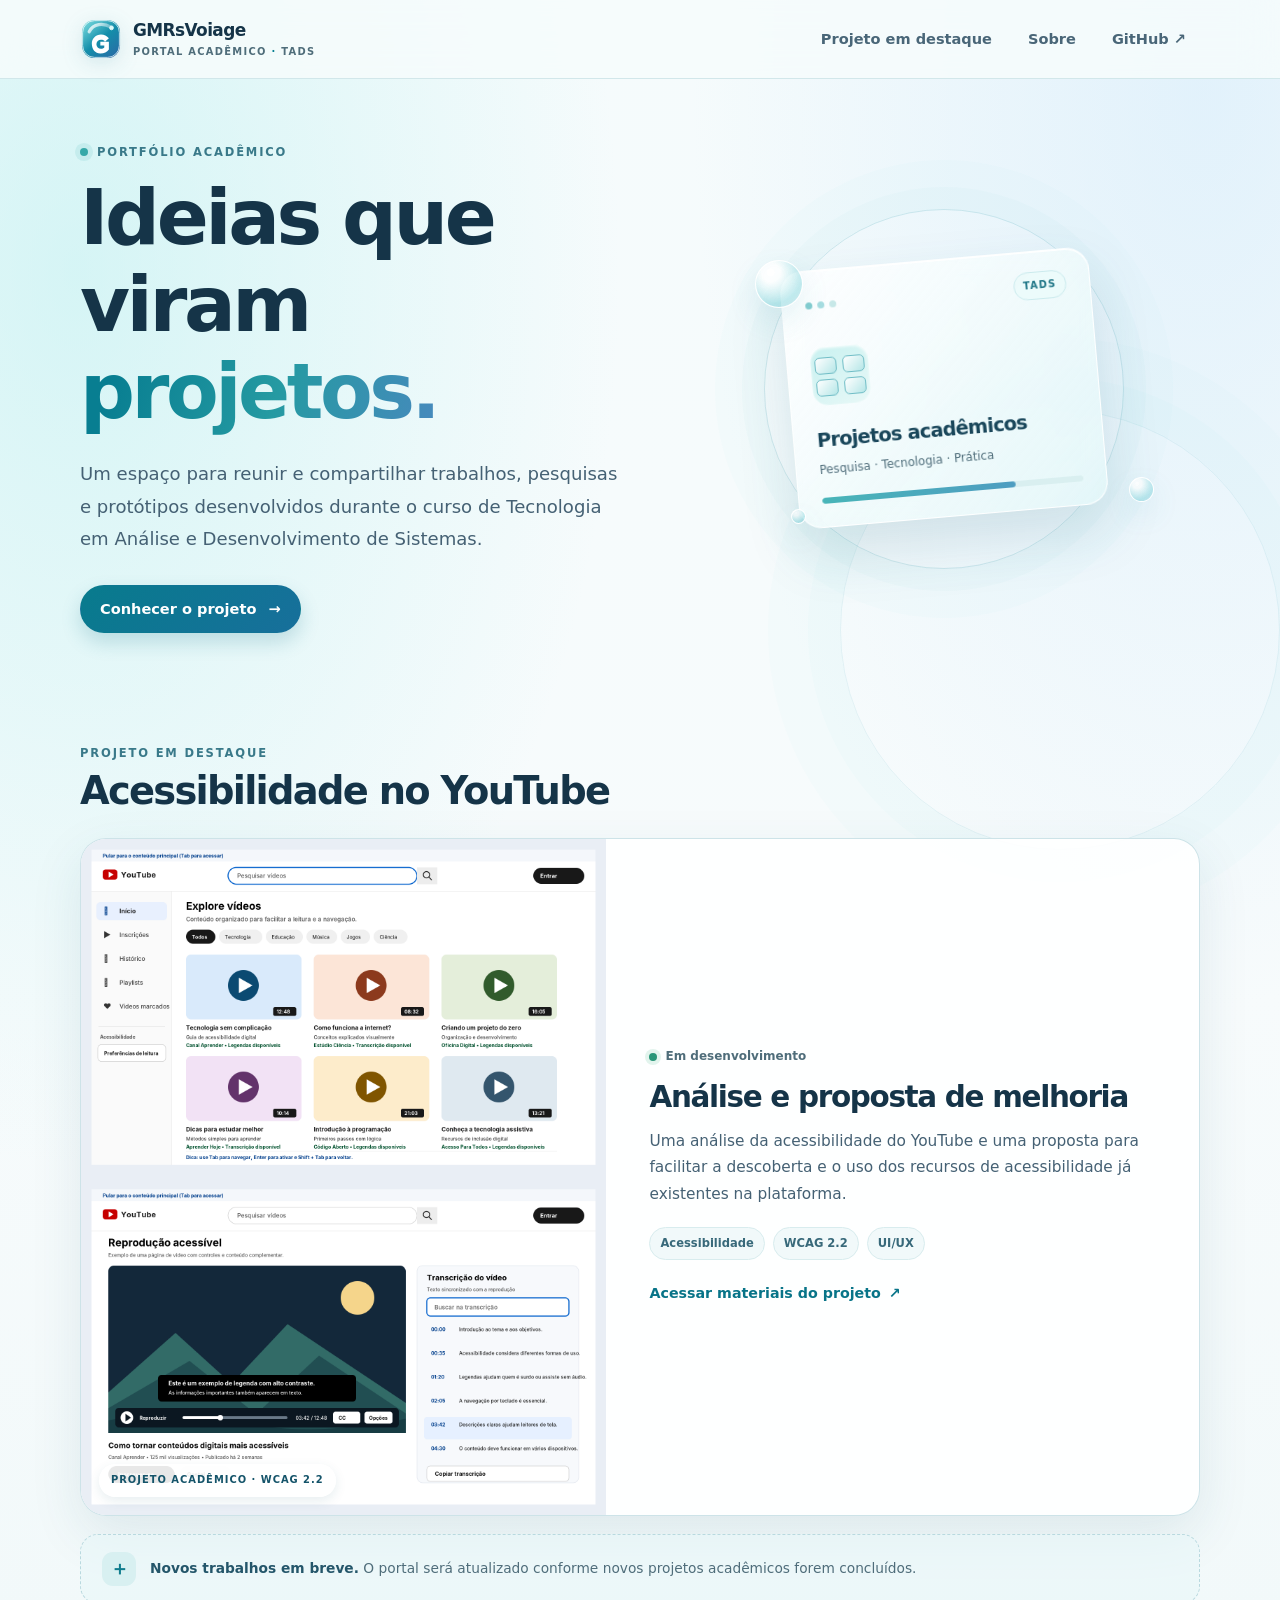
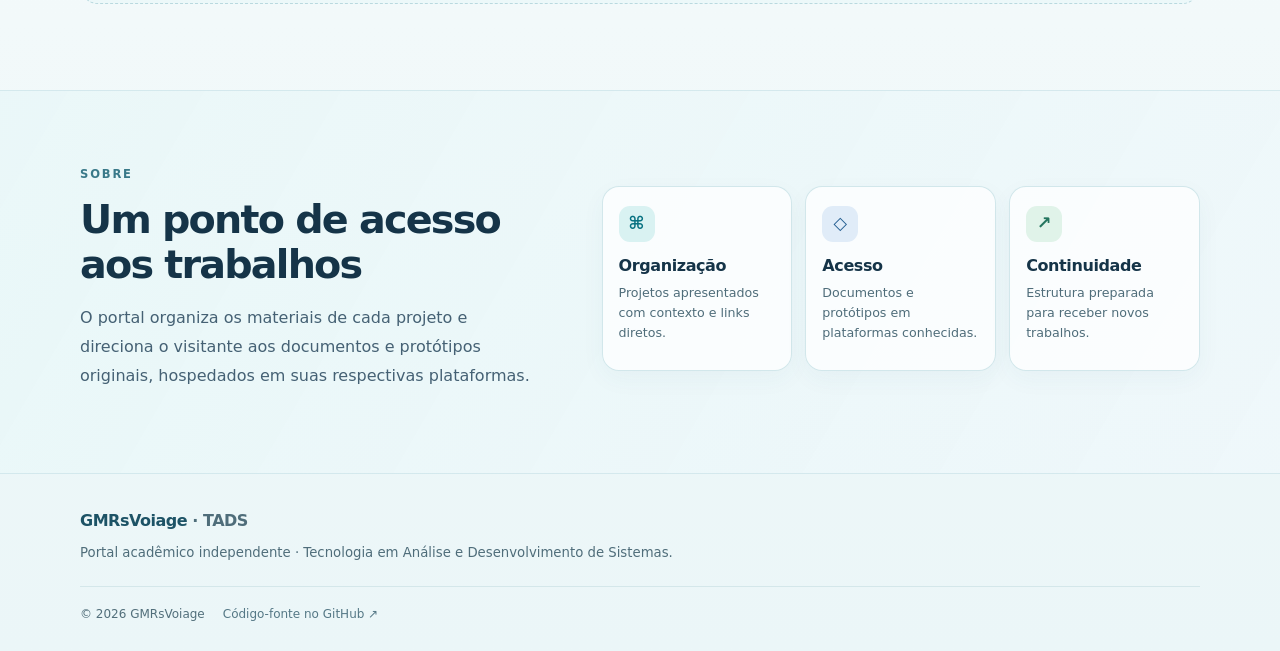
==== commit 542eeb97: "Simplifica portal como central de links acadêmicos" ====
--- a/index.html
+++ b/index.html
@@ -1,111 +1,33 @@
 <!doctype html>
-<html lang="pt-BR">
-<head>
-  <meta charset="utf-8">
-  <meta name="viewport" content="width=device-width, initial-scale=1">
-  <meta name="theme-color" content="#eaf7f8">
-  <meta property="og:type" content="website">
-  <meta property="og:site_name" content="GMRsVoiage · Portal Acadêmico TADS">
-  <meta name="description" content="Portal acadêmico GMRsVoiage do curso de Tecnologia em Análise e Desenvolvimento de Sistemas. Trabalhos, estudos e protótipos.">
-  <title>GMRsVoiage · Portal Acadêmico TADS</title>
-  <link rel="icon" href="/assets/img/favicon.svg" type="image/svg+xml">
-  <link rel="manifest" href="/manifest.webmanifest">
-  <link rel="stylesheet" href="/assets/css/site.css">
-  <script src="/assets/js/site.js" defer></script>
-</head>
-<body>
-  <a class="skip-link" href="#conteudo">Pular para o conteúdo</a>
-  <div class="ambient ambient-one" aria-hidden="true"></div>
-  <div class="ambient ambient-two" aria-hidden="true"></div>
-
-  <header class="site-header">
-    <div class="container header-inner">
-      <a class="brand" href="/" aria-label="GMRsVoiage TADS — página inicial">
-        <img src="/assets/img/brand-mark.svg" alt="" width="42" height="42">
-        <span class="brand-copy"><strong>GMRsVoiage</strong><span>PORTAL ACADÊMICO <b>·</b> TADS</span></span>
-      </a>
-      <button class="menu-toggle" type="button" aria-expanded="false" aria-controls="primary-nav" aria-label="Abrir menu">
-        <span></span><span></span><span></span>
-      </button>
-      <nav class="primary-nav" id="primary-nav" aria-label="Navegação principal">
-        <a href="/" aria-current="page">Início</a>
-        <a href="/trabalhos/">Trabalhos</a>
-        <a href="#sobre">Sobre o portal</a>
-      </nav>
-    </div>
-  </header>
-
-  <main id="conteudo">
-    <section class="hero container" aria-labelledby="hero-title">
-      <div class="hero-copy">
-        <p class="eyebrow"><span class="eyebrow-dot" aria-hidden="true"></span> APRENDIZADO • TECNOLOGIA • PRÁTICA</p>
-        <h1 id="hero-title"> Uma compilação do repositorio <span class="text-gradient">gmrsvoiage/tads.</span></h1>
-        <p class="hero-lead">https://github.com/gmrsvoiage/tads</p>
-        <div class="hero-actions">
-          <a class="button button-primary" href="/trabalhos/">Explorar trabalhos <span aria-hidden="true">→</span></a>
-          <a class="button button-quiet" href="#sobre">Conhecer o portal</a>
-        </div>
-        <div class="hero-note"><span class="note-icon" aria-hidden="true">✦</span> Teste conceitual de pagina academica.</div>
-      </div>
-      <div class="hero-art" aria-label="Ilustração abstrata de cartões digitais e formas de vidro em tons de azul e aqua">
-        <div class="art-orbit orbit-large" aria-hidden="true"></div>
-        <div class="art-orbit orbit-small" aria-hidden="true"></div>
-        <div class="art-glass-card glass-back" aria-hidden="true"><span class="glass-line line-short"></span><span class="glass-line"></span><span class="glass-line line-mid"></span></div>
-        <div class="art-glass-card glass-front" aria-hidden="true">
-          <div class="art-card-top"><span class="art-dot"></span><span class="art-dot"></span><span class="art-dot"></span><span class="art-chip">TADS</span></div>
-          <div class="art-window-icon" aria-hidden="true"><span></span><span></span><span></span><span></span></div>
-          <div class="art-card-title">Trabalhos Acadêmicos</div>
-          <div class="art-card-subtitle">Pesquisa · Código · Interface</div>
-          <div class="art-progress"><span></span></div>
-        </div>
-        <span class="bubble bubble-a" aria-hidden="true"></span><span class="bubble bubble-b" aria-hidden="true"></span><span class="bubble bubble-c" aria-hidden="true"></span>
-        <div class="art-caption"><span class="caption-spark" aria-hidden="true">✧</span><span>Protótipo</span></div>
-      </div>
-    </section>
-
-    <section class="container section-block" aria-labelledby="featured-title">
-      <div class="section-heading">
-        <div><p class="eyebrow">EM DESTAQUE</p><h2 id="featured-title">Trabalhos e projetos</h2></div>
-        <a class="text-link" href="/trabalhos/">Ver todos <span aria-hidden="true">→</span></a>
-      </div>
-      <article class="project-card featured-card">
-        <a class="project-image-link" href="/trabalhos/acessibilidade-youtube/" aria-label="Abrir projeto Avaliação de Acessibilidade Digital no YouTube">
-          <img class="project-image" src="/assets/img/yt-project-preview.png" alt="Prévia do protótipo de interface acessível para a plataforma YouTube">
-          <span class="image-label">PROJETO ACADÊMICO</span>
-        </a>
-        <div class="project-content">
-          <div class="project-meta"><span class="status-dot" aria-hidden="true"></span> Material incompleto <span class="meta-separator">·</span> WCAG 2.2</div>
-          <h3><a href="/trabalhos/acessibilidade-youtube/">Acessibilidade Digital: análise do YouTube</a></h3>
-          <p>Uma avaliação exploratória da interface do YouTube a partir dos quatro princípios da WCAG, acompanhada de propostas de melhoria e protótipo visual.</p>
-          <div class="tag-list" aria-label="Temas do projeto"><span>UI/UX</span><span>Acessibilidade</span><span>WCAG</span></div>
-          <a class="card-link" href="/trabalhos/acessibilidade-youtube/">Ver detalhes do projeto <span aria-hidden="true">↗</span></a>
-        </div>
-      </article>
-      <div class="future-strip"><span class="future-icon" aria-hidden="true">＋</span><p><strong>Este portal vai crescer.</strong> Novas atividades, pesquisas e projetos serão adicionados conforme forem desenvolvidos.</p></div>
-    </section>
-
-    <section class="about-section" id="sobre" aria-labelledby="about-title">
-      <div class="container about-grid">
-        <div>
-          <p class="eyebrow">SOBRE O PORTAL</p>
-          <h2 id="about-title">Compilação de Trabalhos Acadêmicos</h2>
-          <p class="about-lead">O portal TADS da GMRsVoiage reúne produções acadêmicas em um só lugar, facilitando o acesso aos documentos, protótipos e referências de cada projeto.</p>
-        </div>
-        <div class="principle-grid">
-          <article class="principle-card"><span class="principle-icon icon-aqua" aria-hidden="true">⌘</span><h3>Organização</h3><p>Materiais separados por projeto e apresentados com contexto.</p></article>
-          <article class="principle-card"><span class="principle-icon icon-blue" aria-hidden="true">◇</span><h3>Transparência</h3><p>Documentação, referências e limites de cada trabalho identificados.</p></article>
-          <article class="principle-card"><span class="principle-icon icon-green" aria-hidden="true">↗</span><h3>Evolução</h3><p>Um espaço que pode acompanhar novos estudos e experiências.</p></article>
-        </div>
-      </div>
-    </section>
-  </main>
-
-  <footer class="site-footer">
-    <div class="container footer-inner">
-      <a class="footer-brand" href="/">GMRsVoiage <span>· TADS</span></a>
-      <p>Portal acadêmico independente. Conteúdo desenvolvido para fins educacionais.</p>
-      <div class="footer-bottom"><span>© <span data-current-year>2026</span> GMRsVoiage</span><a href="/trabalhos/">Trabalhos acadêmicos</a><a href="https://github.com/gmrsvoiage" target="_blank" rel="noopener noreferrer">GitHub <span class="external-indicator" aria-hidden="true">↗</span></a></div>
-    </div>
-  </footer>
-</body>
-</html>
+<html lang="pt-BR"><head>
+<meta charset="utf-8"><meta name="viewport" content="width=device-width, initial-scale=1">
+<meta name="theme-color" content="#eaf7f8">
+<meta name="description" content="Portal acadêmico com trabalhos, relatórios e protótipos de Tecnologia em Análise e Desenvolvimento de Sistemas.">
+<title>Portal Acadêmico TADS · GMRsVoiage</title>
+<link rel="icon" href="/assets/img/favicon.svg" type="image/svg+xml">
+<link rel="stylesheet" href="/assets/css/site.css"><script src="/assets/js/site.js" defer></script>
+</head><body>
+<a class="skip-link" href="#conteudo">Pular para o conteúdo</a><div class="ambient ambient-one" aria-hidden="true"></div>
+<header class="site-header"><div class="container header-inner">
+<a class="brand" href="/" aria-label="Portal acadêmico TADS — início"><img src="/assets/img/brand-mark.svg" alt="" width="42" height="42"><span class="brand-copy"><strong>GMRsVoiage</strong><span>PORTAL ACADÊMICO <b>·</b> TADS</span></span></a>
+<nav class="primary-nav" aria-label="Navegação principal"><a href="#projeto">Projeto em destaque</a><a href="#sobre">Sobre</a><a href="https://github.com/GMRsVoiage/tads-gmrsvoiage" target="_blank" rel="noopener noreferrer">GitHub ↗</a></nav>
+</div></header>
+<main id="conteudo">
+<section class="hero container" aria-labelledby="hero-title"><div class="hero-copy">
+<p class="eyebrow"><span class="eyebrow-dot" aria-hidden="true"></span> PORTFÓLIO ACADÊMICO</p>
+<h1 id="hero-title">Ideias que viram <span class="text-gradient">projetos.</span></h1>
+<p class="hero-lead">Um espaço para reunir e compartilhar trabalhos, pesquisas e protótipos desenvolvidos durante o curso de Tecnologia em Análise e Desenvolvimento de Sistemas.</p>
+<div class="hero-actions"><a class="button button-primary" href="#projeto">Conhecer o projeto <span aria-hidden="true">→</span></a></div>
+</div><div class="hero-art" aria-hidden="true"><div class="art-orbit orbit-large"></div><div class="art-orbit orbit-small"></div>
+<div class="art-glass-card glass-front"><div class="art-card-top"><span class="art-dot"></span><span class="art-dot"></span><span class="art-dot"></span><span class="art-chip">TADS</span></div><div class="art-window-icon"><span></span><span></span><span></span><span></span></div><div class="art-card-title">Projetos acadêmicos</div><div class="art-card-subtitle">Pesquisa · Tecnologia · Prática</div><div class="art-progress"><span></span></div></div>
+<span class="bubble bubble-a"></span><span class="bubble bubble-b"></span><span class="bubble bubble-c"></span></div></section>
+<section class="container section-block" id="projeto" aria-labelledby="featured-title"><div class="section-heading"><div><p class="eyebrow">PROJETO EM DESTAQUE</p><h2 id="featured-title">Acessibilidade no YouTube</h2></div></div>
+<article class="project-card featured-card"><a class="project-image-link" href="/trabalhos/acessibilidade-youtube/" aria-label="Ver projeto de acessibilidade no YouTube"><img class="project-image" src="/assets/img/yt-project-preview.png" alt="Prévia do protótipo de interface acessível para o YouTube"><span class="image-label">PROJETO ACADÊMICO · WCAG 2.2</span></a>
+<div class="project-content"><div class="project-meta"><span class="status-dot" aria-hidden="true"></span> Em desenvolvimento</div><h3><a href="/trabalhos/acessibilidade-youtube/">Análise e proposta de melhoria</a></h3>
+<p>Uma análise da acessibilidade do YouTube e uma proposta para facilitar a descoberta e o uso dos recursos de acessibilidade já existentes na plataforma.</p>
+<div class="tag-list" aria-label="Temas do projeto"><span>Acessibilidade</span><span>WCAG 2.2</span><span>UI/UX</span></div><a class="card-link" href="/trabalhos/acessibilidade-youtube/">Acessar materiais do projeto <span aria-hidden="true">↗</span></a></div></article>
+<div class="future-strip"><span class="future-icon" aria-hidden="true">＋</span><p><strong>Novos trabalhos em breve.</strong> O portal será atualizado conforme novos projetos acadêmicos forem concluídos.</p></div></section>
+<section class="about-section" id="sobre" aria-labelledby="about-title"><div class="container about-grid"><div><p class="eyebrow">SOBRE</p><h2 id="about-title">Um ponto de acesso aos trabalhos</h2><p class="about-lead">O portal organiza os materiais de cada projeto e direciona o visitante aos documentos e protótipos originais, hospedados em suas respectivas plataformas.</p></div>
+<div class="principle-grid"><article class="principle-card"><span class="principle-icon icon-aqua" aria-hidden="true">⌘</span><h3>Organização</h3><p>Projetos apresentados com contexto e links diretos.</p></article><article class="principle-card"><span class="principle-icon icon-blue" aria-hidden="true">◇</span><h3>Acesso</h3><p>Documentos e protótipos em plataformas conhecidas.</p></article><article class="principle-card"><span class="principle-icon icon-green" aria-hidden="true">↗</span><h3>Continuidade</h3><p>Estrutura preparada para receber novos trabalhos.</p></article></div></div></section>
+</main><footer class="site-footer"><div class="container footer-inner"><a class="footer-brand" href="/">GMRsVoiage <span>· TADS</span></a><p>Portal acadêmico independente · Tecnologia em Análise e Desenvolvimento de Sistemas.</p><div class="footer-bottom"><span>© <span data-current-year>2026</span> GMRsVoiage</span><a href="https://github.com/GMRsVoiage/tads-gmrsvoiage" target="_blank" rel="noopener noreferrer">Código-fonte no GitHub ↗</a></div></div></footer>
+</body></html>
